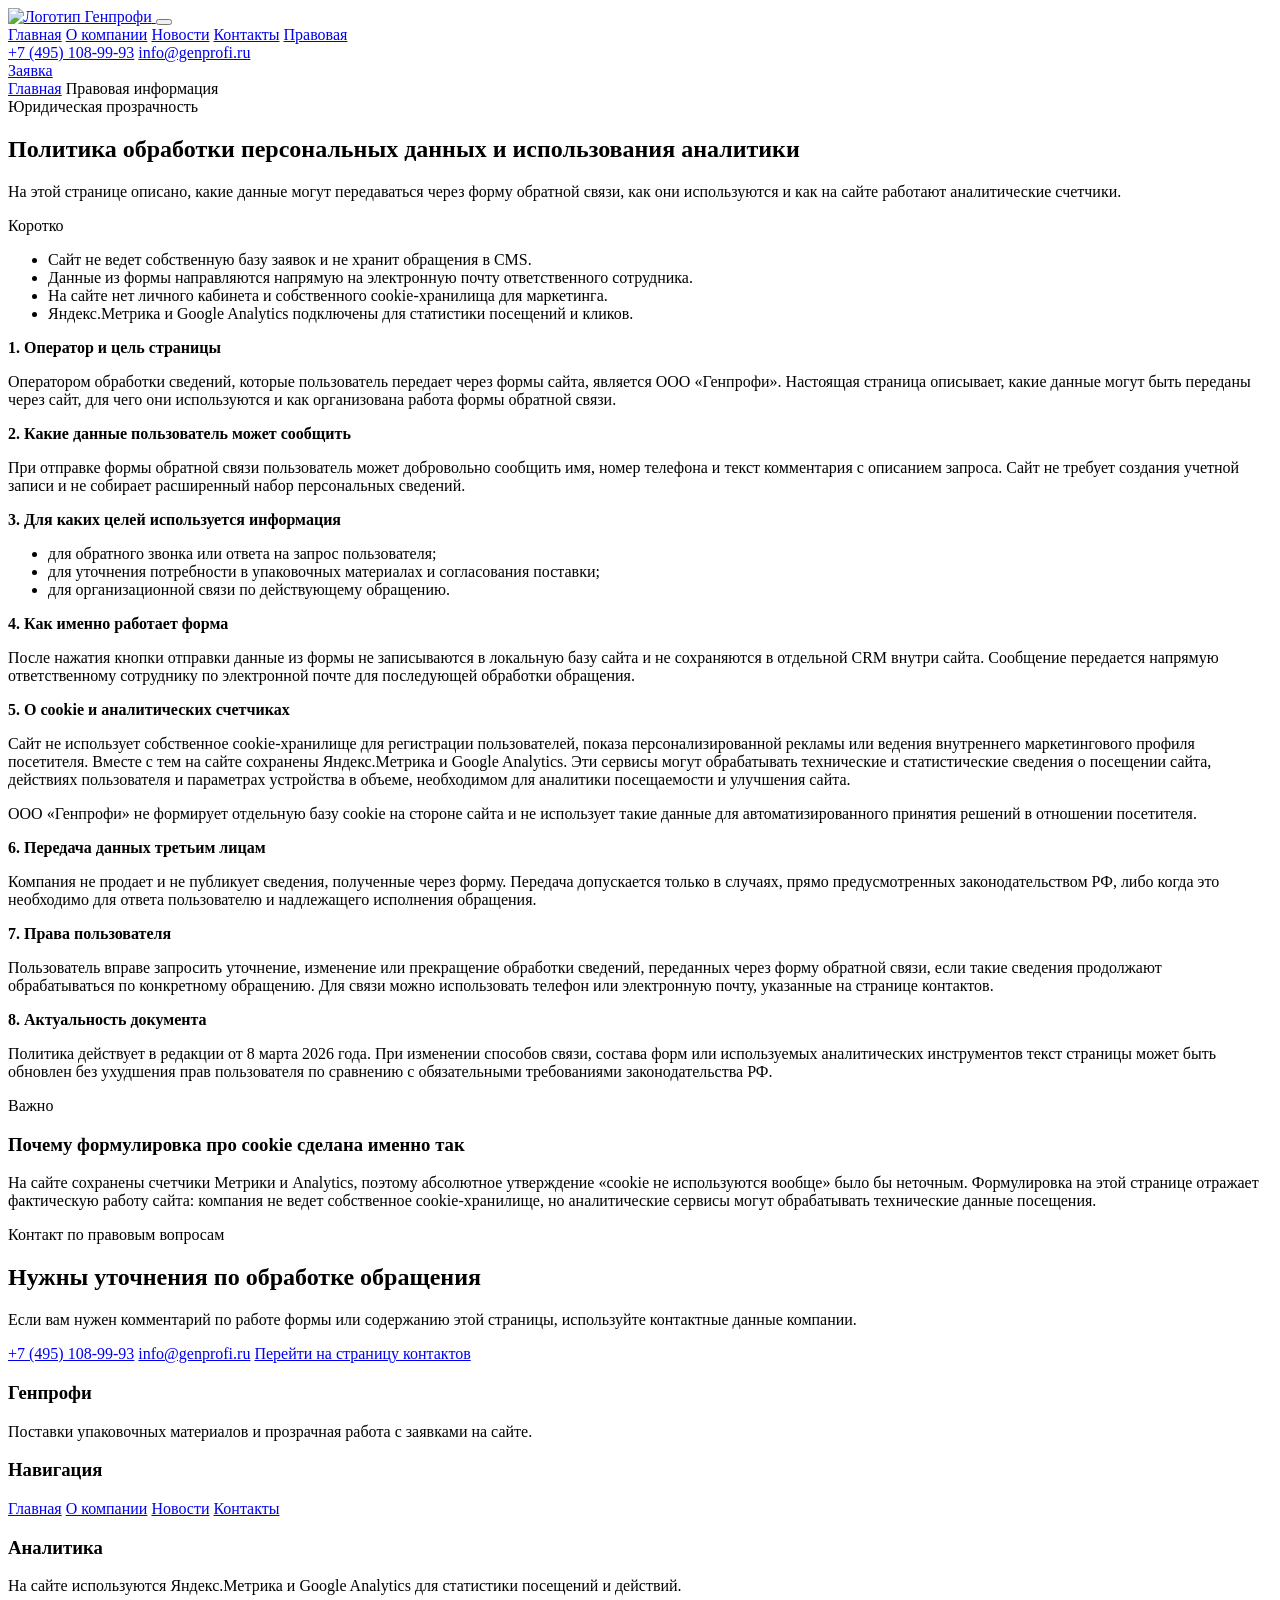
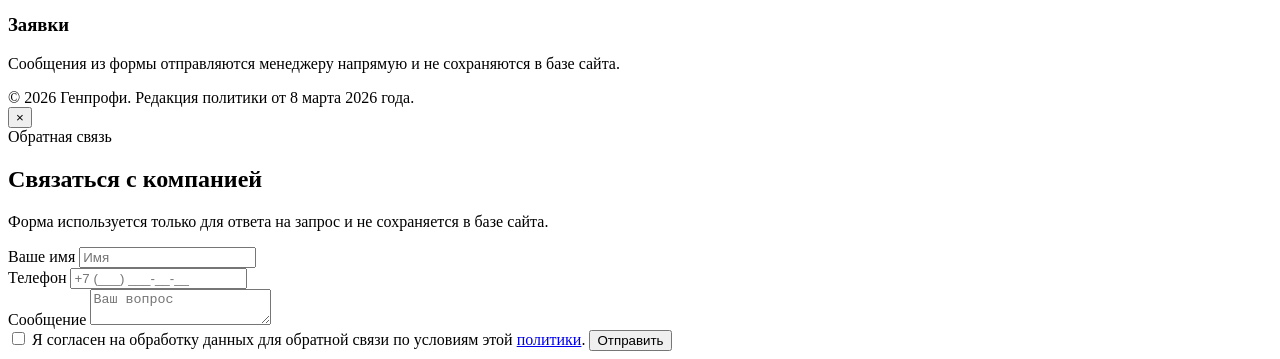
==== agreement.html @ 86baa0a2 "main html" ====
<!DOCTYPE html>
<html lang="ru">
  <head>
    <meta charset="UTF-8" />
    <meta name="viewport" content="width=device-width, initial-scale=1.0" />
    <meta http-equiv="X-UA-Compatible" content="ie=edge" />
    <meta
      name="description"
      content="Политика обработки персональных данных ООО «Генпрофи»: какие данные запрашиваются через форму, как они используются, почему заявки не сохраняются в базе сайта и как работают счетчики аналитики."
    />
    <meta name="robots" content="index,follow" />
    <meta property="og:type" content="article" />
    <meta property="og:title" content="Политика обработки персональных данных Генпрофи" />
    <meta
      property="og:description"
      content="Юридически понятная страница о заявках, персональных данных, аналитике и работе сайта Генпрофи."
    />
    <meta property="og:url" content="https://genprofi.ru/agreement.html" />
    <link rel="canonical" href="https://genprofi.ru/agreement.html" />
    <title>Политика обработки персональных данных Генпрофи</title>
    <link rel="icon" href="img/favicon.png" type="image/png" />
    <link rel="preconnect" href="https://fonts.googleapis.com" />
    <link rel="preconnect" href="https://fonts.gstatic.com" crossorigin />
    <link
      rel="stylesheet"
      href="https://fonts.googleapis.com/css2?family=IBM+Plex+Sans:wght@400;500;600;700&family=Space+Grotesk:wght@500;700&display=swap"
    />
    <link rel="stylesheet" href="css/style.css" />

    <script type="application/ld+json">
      {
        "@context": "https://schema.org",
        "@type": "WebPage",
        "name": "Политика обработки персональных данных Генпрофи",
        "url": "https://genprofi.ru/agreement.html"
      }
    </script>

    <script type="text/javascript">
      (function (m, e, t, r, i, k, a) {
        m[i] =
          m[i] ||
          function () {
            (m[i].a = m[i].a || []).push(arguments);
          };
        m[i].l = 1 * new Date();
        (k = e.createElement(t)),
          (a = e.getElementsByTagName(t)[0]),
          (k.async = 1),
          (k.src = r),
          a.parentNode.insertBefore(k, a);
      })(window, document, 'script', 'https://mc.yandex.ru/metrika/tag.js', 'ym');

      ym(85038316, 'init', {
        clickmap: true,
        trackLinks: true,
        accurateTrackBounce: true,
      });
    </script>
    <noscript>
      <div>
        <img
          src="https://mc.yandex.ru/watch/85038316"
          style="position: absolute; left: -9999px"
          alt=""
        />
      </div>
    </noscript>

    <script async src="https://www.googletagmanager.com/gtag/js?id=UA-207694474-1"></script>
    <script>
      window.dataLayer = window.dataLayer || [];
      function gtag() {
        dataLayer.push(arguments);
      }
      gtag('js', new Date());
      gtag('config', 'UA-207694474-1', {
        anonymize_ip: true,
        allow_google_signals: false,
      });
    </script>
  </head>
  <body>
    <div class="site-shell">
      <header class="site-header">
        <div class="container header-row">
          <a class="brand" href="index.html" aria-label="Генпрофи">
            <img src="img/logo.svg" alt="Логотип Генпрофи" />
          </a>

          <button class="nav-toggle" type="button" data-nav-toggle aria-expanded="false" aria-label="Меню">
            <span></span>
          </button>

          <nav class="site-nav" data-nav>
            <a href="index.html">Главная</a>
            <a href="company.html">О компании</a>
            <a href="news.html">Новости</a>
            <a href="contact.html">Контакты</a>
            <a class="is-active" href="agreement.html">Правовая</a>
          </nav>

          <div class="header-contacts">
            <div class="header-contacts__items">
              <a href="tel:+74951089993">+7 (495) 108-99-93</a>
              <a href="mailto:info@genprofi.ru">info@genprofi.ru</a>
            </div>
            <a class="button button--primary button--sm" href="#lead-modal" data-open-modal>Заявка</a>
          </div>
        </div>
      </header>

      <main>
        <section class="page-hero">
          <div class="container company-grid">
            <div class="page-hero__panel panel">
              <div class="breadcrumb">
                <span><a href="index.html">Главная</a></span>
                <span>Правовая информация</span>
              </div>
              <span class="section-kicker">Юридическая прозрачность</span>
              <h1>Политика обработки персональных данных и использования аналитики</h1>
              <p class="lead">
                На этой странице описано, какие данные могут передаваться через форму обратной связи,
                как они используются и как на сайте работают аналитические счетчики.
              </p>
            </div>
            <div class="panel panel--dark">
              <span class="section-kicker">Коротко</span>
              <ul class="legal-list">
                <li>Сайт не ведет собственную базу заявок и не хранит обращения в CMS.</li>
                <li>Данные из формы направляются напрямую на электронную почту ответственного сотрудника.</li>
                <li>На сайте нет личного кабинета и собственного cookie-хранилища для маркетинга.</li>
                <li>Яндекс.Метрика и Google Analytics подключены для статистики посещений и кликов.</li>
              </ul>
            </div>
          </div>
        </section>

        <section class="section">
          <div class="container legal-layout">
            <article class="legal-card">
              <div class="legal-card__body">
                <strong>1. Оператор и цель страницы</strong>
                <p>
                  Оператором обработки сведений, которые пользователь передает через формы сайта, является
                  ООО «Генпрофи». Настоящая страница описывает, какие данные могут быть переданы через сайт,
                  для чего они используются и как организована работа формы обратной связи.
                </p>
              </div>
            </article>

            <article class="legal-card">
              <div class="legal-card__body">
                <strong>2. Какие данные пользователь может сообщить</strong>
                <p>
                  При отправке формы обратной связи пользователь может добровольно сообщить имя, номер
                  телефона и текст комментария с описанием запроса. Сайт не требует создания учетной записи
                  и не собирает расширенный набор персональных сведений.
                </p>
              </div>
            </article>

            <article class="legal-card">
              <div class="legal-card__body">
                <strong>3. Для каких целей используется информация</strong>
                <ul class="legal-list">
                  <li>для обратного звонка или ответа на запрос пользователя;</li>
                  <li>для уточнения потребности в упаковочных материалах и согласования поставки;</li>
                  <li>для организационной связи по действующему обращению.</li>
                </ul>
              </div>
            </article>

            <article class="legal-card">
              <div class="legal-card__body">
                <strong>4. Как именно работает форма</strong>
                <p>
                  После нажатия кнопки отправки данные из формы не записываются в локальную базу сайта и не
                  сохраняются в отдельной CRM внутри сайта. Сообщение передается напрямую ответственному
                  сотруднику по электронной почте для последующей обработки обращения.
                </p>
              </div>
            </article>

            <article class="legal-card">
              <div class="legal-card__body">
                <strong>5. О cookie и аналитических счетчиках</strong>
                <p>
                  Сайт не использует собственное cookie-хранилище для регистрации пользователей, показа
                  персонализированной рекламы или ведения внутреннего маркетингового профиля посетителя.
                  Вместе с тем на сайте сохранены Яндекс.Метрика и Google Analytics. Эти сервисы могут
                  обрабатывать технические и статистические сведения о посещении сайта, действиях пользователя
                  и параметрах устройства в объеме, необходимом для аналитики посещаемости и улучшения сайта.
                </p>
                <p>
                  ООО «Генпрофи» не формирует отдельную базу cookie на стороне сайта и не использует такие
                  данные для автоматизированного принятия решений в отношении посетителя.
                </p>
              </div>
            </article>

            <article class="legal-card">
              <div class="legal-card__body">
                <strong>6. Передача данных третьим лицам</strong>
                <p>
                  Компания не продает и не публикует сведения, полученные через форму. Передача допускается
                  только в случаях, прямо предусмотренных законодательством РФ, либо когда это необходимо для
                  ответа пользователю и надлежащего исполнения обращения.
                </p>
              </div>
            </article>

            <article class="legal-card">
              <div class="legal-card__body">
                <strong>7. Права пользователя</strong>
                <p>
                  Пользователь вправе запросить уточнение, изменение или прекращение обработки сведений,
                  переданных через форму обратной связи, если такие сведения продолжают обрабатываться по
                  конкретному обращению. Для связи можно использовать телефон или электронную почту,
                  указанные на странице контактов.
                </p>
              </div>
            </article>

            <article class="legal-card">
              <div class="legal-card__body">
                <strong>8. Актуальность документа</strong>
                <p>
                  Политика действует в редакции от 8 марта 2026 года. При изменении способов связи,
                  состава форм или используемых аналитических инструментов текст страницы может быть
                  обновлен без ухудшения прав пользователя по сравнению с обязательными требованиями
                  законодательства РФ.
                </p>
              </div>
            </article>
          </div>
        </section>

        <section class="section">
          <div class="container split-grid">
            <article class="panel panel--accent">
              <span class="section-kicker">Важно</span>
              <h3>Почему формулировка про cookie сделана именно так</h3>
              <p class="muted">
                На сайте сохранены счетчики Метрики и Analytics, поэтому абсолютное утверждение «cookie не
                используются вообще» было бы неточным. Формулировка на этой странице отражает фактическую
                работу сайта: компания не ведет собственное cookie-хранилище, но аналитические сервисы могут
                обрабатывать технические данные посещения.
              </p>
            </article>
            <article class="panel">
              <span class="section-kicker">Контакт по правовым вопросам</span>
              <h2>Нужны уточнения по обработке обращения</h2>
              <p class="lead">
                Если вам нужен комментарий по работе формы или содержанию этой страницы, используйте
                контактные данные компании.
              </p>
              <div class="footer-links spacer-top">
                <a href="tel:+74951089993">+7 (495) 108-99-93</a>
                <a href="mailto:info@genprofi.ru">info@genprofi.ru</a>
                <a href="contact.html">Перейти на страницу контактов</a>
              </div>
            </article>
          </div>
        </section>
      </main>

      <footer class="site-footer">
        <div class="container">
          <div class="footer-grid">
            <section class="footer-card">
              <h3>Генпрофи</h3>
              <p class="muted">Поставки упаковочных материалов и прозрачная работа с заявками на сайте.</p>
            </section>
            <section class="footer-card">
              <h3>Навигация</h3>
              <div class="footer-links">
                <a href="index.html">Главная</a>
                <a href="company.html">О компании</a>
                <a href="news.html">Новости</a>
                <a href="contact.html">Контакты</a>
              </div>
            </section>
            <section class="footer-card">
              <h3>Аналитика</h3>
              <p class="muted">На сайте используются Яндекс.Метрика и Google Analytics для статистики посещений и действий.</p>
            </section>
            <section class="footer-card">
              <h3>Заявки</h3>
              <p class="muted">Сообщения из формы отправляются менеджеру напрямую и не сохраняются в базе сайта.</p>
            </section>
          </div>

          <div class="footer-bottom">
            <span>© 2026 Генпрофи.</span>
            <span>Редакция политики от 8 марта 2026 года.</span>
          </div>
        </div>
      </footer>
    </div>

    <div class="modal" data-modal id="lead-modal" aria-hidden="true">
      <div class="modal__dialog" role="dialog" aria-modal="true" aria-labelledby="lead-modal-title">
        <button class="modal__close" type="button" data-close-modal aria-label="Закрыть">&times;</button>
        <div class="modal__content">
          <span class="section-kicker">Обратная связь</span>
          <h2 id="lead-modal-title">Связаться с компанией</h2>
          <p class="lead">Форма используется только для ответа на запрос и не сохраняется в базе сайта.</p>
          <form class="form-panel" data-lead-form>
            <input type="hidden" name="source" value="Правовая страница" />
            <div class="form-grid">
              <div class="field">
                <label for="agreement-name">Ваше имя</label>
                <input id="agreement-name" name="name" type="text" placeholder="Имя" required />
              </div>
              <div class="field">
                <label for="agreement-phone">Телефон</label>
                <input id="agreement-phone" name="phone" type="tel" placeholder="+7 (___) ___-__-__" required />
              </div>
            </div>
            <div class="field">
              <label for="agreement-message">Сообщение</label>
              <textarea id="agreement-message" name="message" placeholder="Ваш вопрос"></textarea>
            </div>
            <label class="checkbox">
              <input type="checkbox" required />
              <span>
                Я согласен на обработку данных для обратной связи по условиям этой
                <a href="agreement.html">политики</a>.
              </span>
            </label>
            <button class="button button--primary" type="submit">Отправить</button>
            <div class="form-status" data-form-status></div>
          </form>
        </div>
      </div>
    </div>

    <script src="js/main.js"></script>
  </body>
</html>
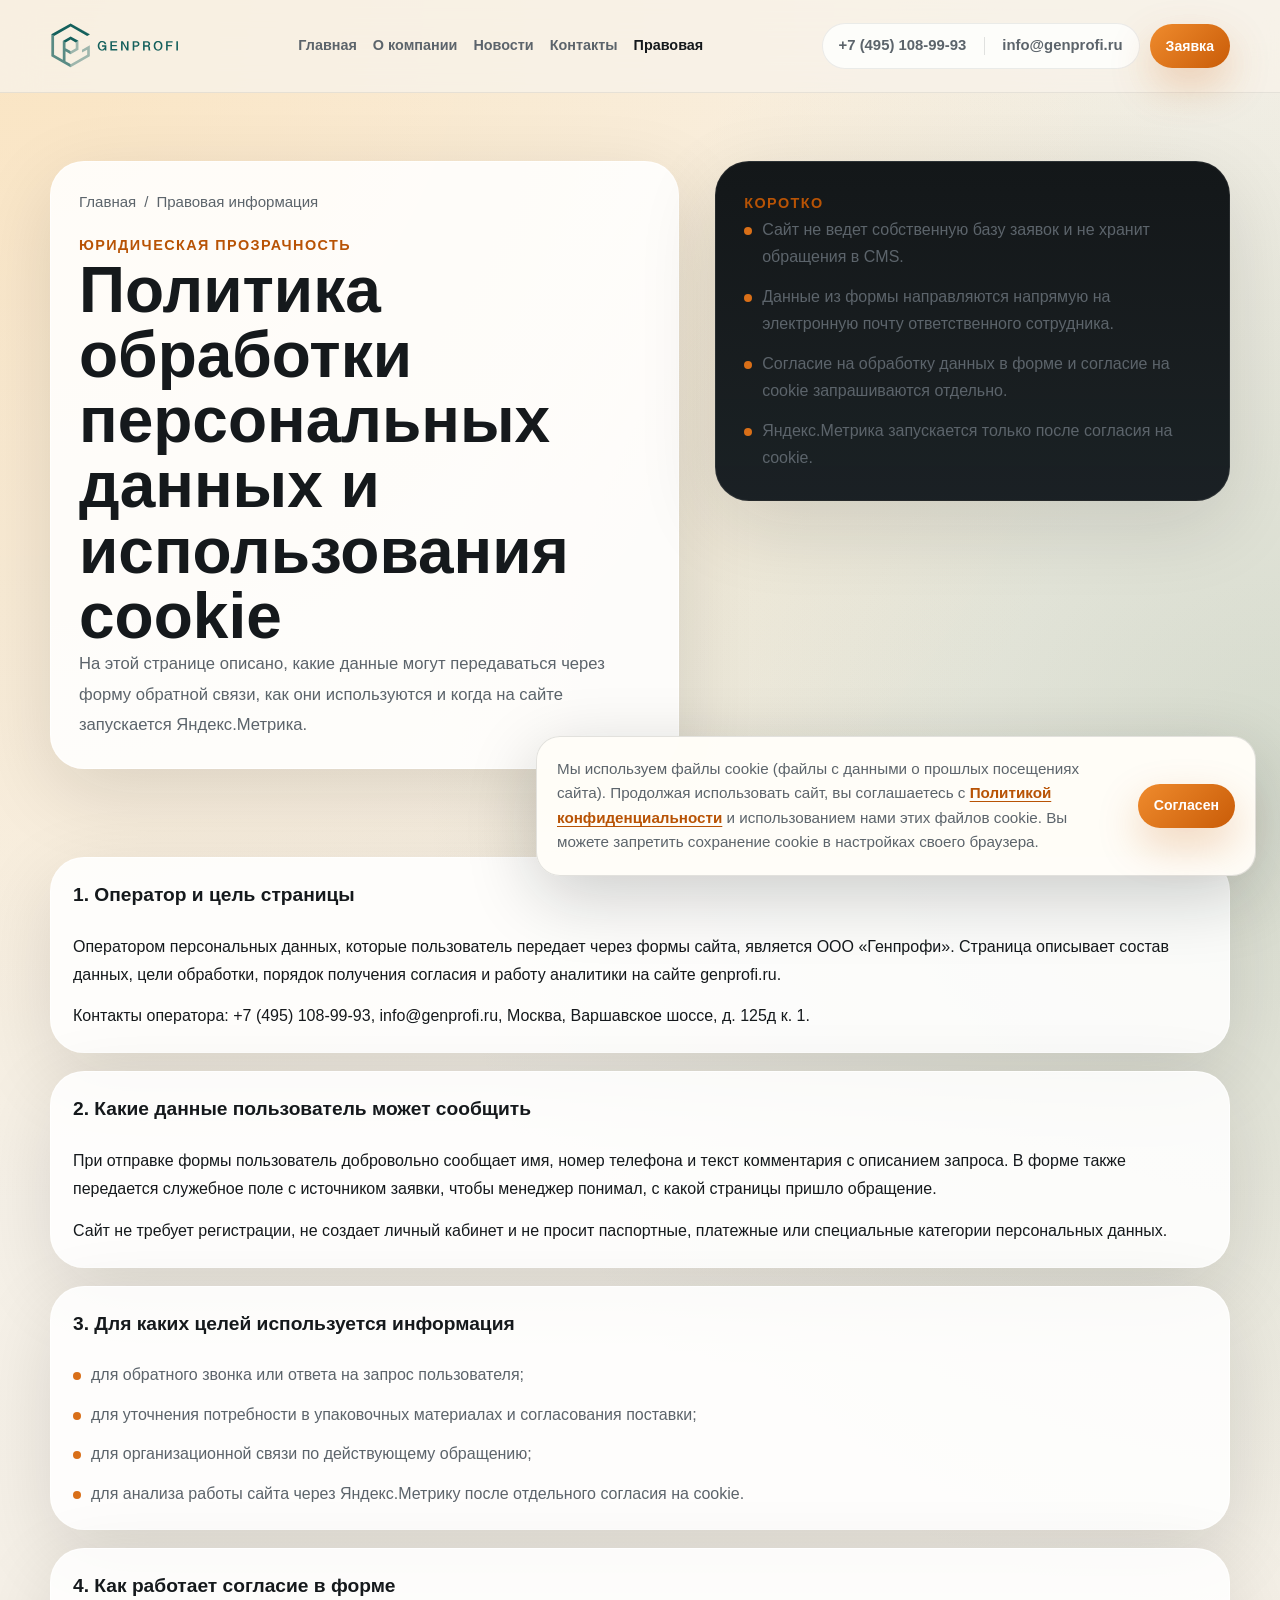
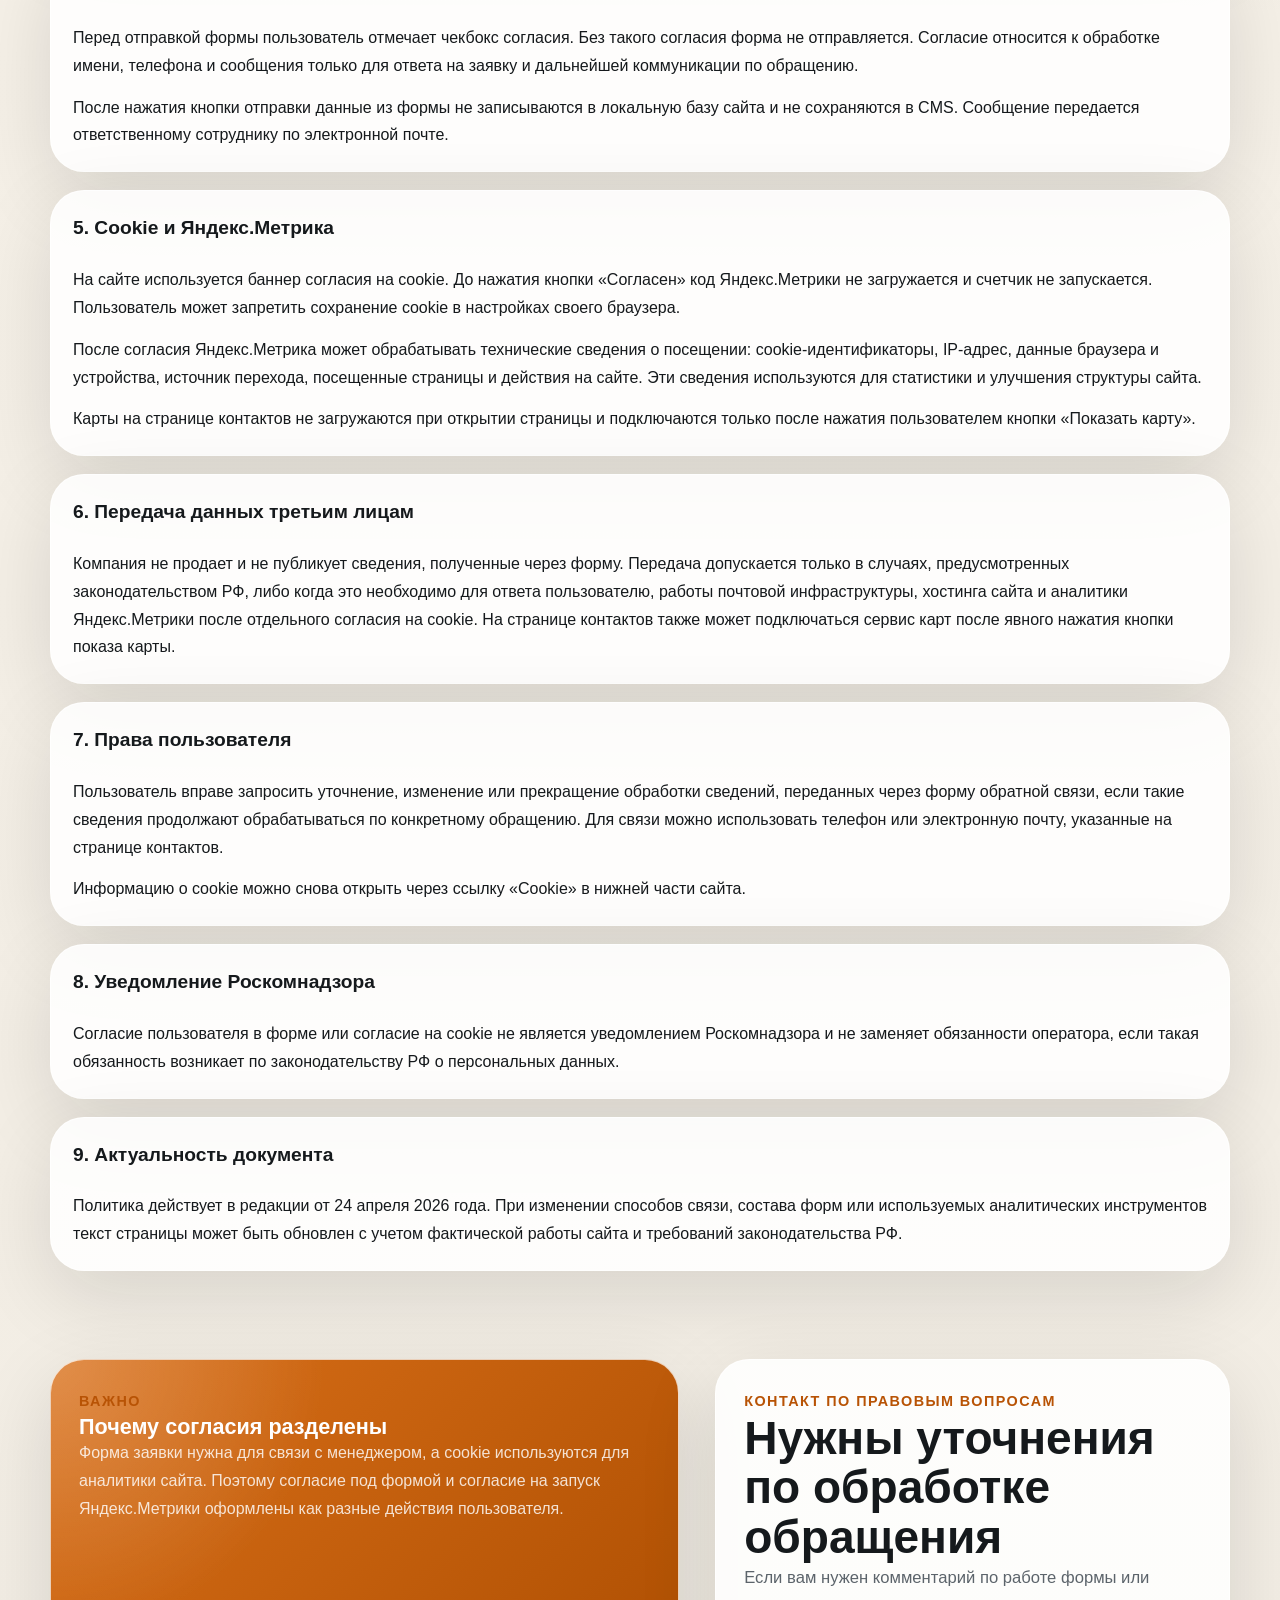
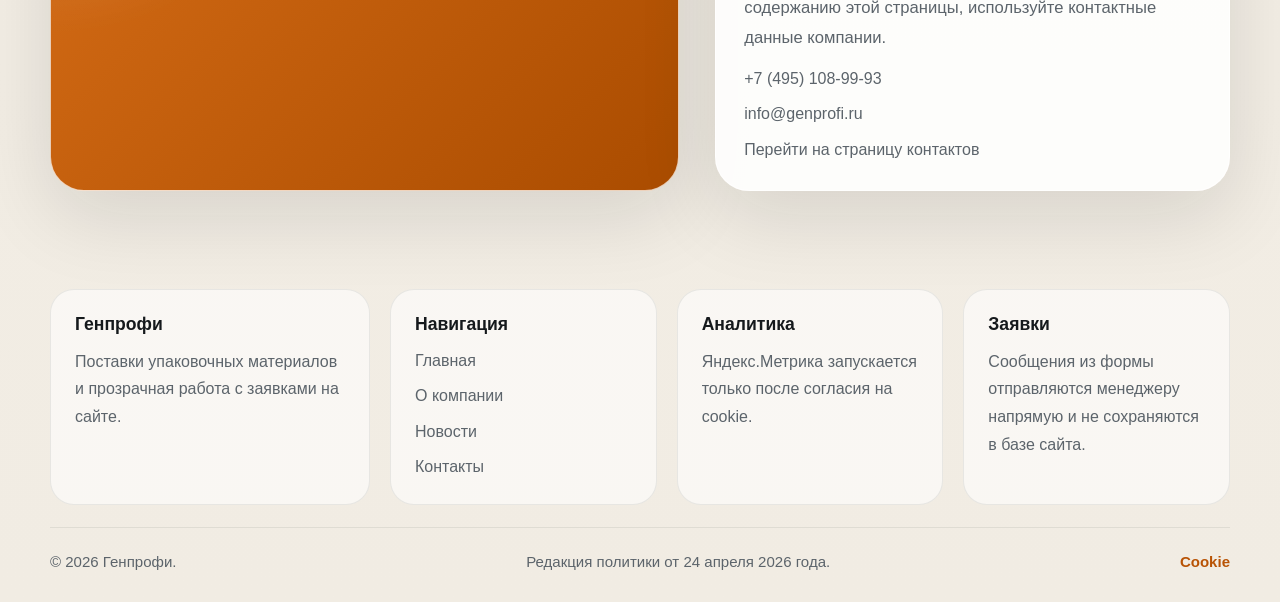
==== commit 8c1c9d88: "Правовые доработки" ====
--- a/agreement.html
+++ b/agreement.html
@@ -6,14 +6,14 @@
     <meta http-equiv="X-UA-Compatible" content="ie=edge" />
     <meta
       name="description"
-      content="Политика обработки персональных данных ООО «Генпрофи»: какие данные запрашиваются через форму, как они используются, почему заявки не сохраняются в базе сайта и как работают счетчики аналитики."
+      content="Политика обработки персональных данных ООО «Генпрофи»: формы заявки, согласие пользователя, cookie и запуск Яндекс.Метрики только после согласия."
     />
     <meta name="robots" content="index,follow" />
     <meta property="og:type" content="article" />
     <meta property="og:title" content="Политика обработки персональных данных Генпрофи" />
     <meta
       property="og:description"
-      content="Юридически понятная страница о заявках, персональных данных, аналитике и работе сайта Генпрофи."
+      content="Как Генпрофи обрабатывает заявки, получает согласие пользователя и использует Яндекс.Метрику после согласия на cookie."
     />
     <meta property="og:url" content="https://genprofi.ru/agreement.html" />
     <link rel="canonical" href="https://genprofi.ru/agreement.html" />
@@ -35,57 +35,13 @@
         "url": "https://genprofi.ru/agreement.html"
       }
     </script>
-
-    <script type="text/javascript">
-      (function (m, e, t, r, i, k, a) {
-        m[i] =
-          m[i] ||
-          function () {
-            (m[i].a = m[i].a || []).push(arguments);
-          };
-        m[i].l = 1 * new Date();
-        (k = e.createElement(t)),
-          (a = e.getElementsByTagName(t)[0]),
-          (k.async = 1),
-          (k.src = r),
-          a.parentNode.insertBefore(k, a);
-      })(window, document, 'script', 'https://mc.yandex.ru/metrika/tag.js', 'ym');
-
-      ym(85038316, 'init', {
-        clickmap: true,
-        trackLinks: true,
-        accurateTrackBounce: true,
-      });
-    </script>
-    <noscript>
-      <div>
-        <img
-          src="https://mc.yandex.ru/watch/85038316"
-          style="position: absolute; left: -9999px"
-          alt=""
-        />
-      </div>
-    </noscript>
-
-    <script async src="https://www.googletagmanager.com/gtag/js?id=UA-207694474-1"></script>
-    <script>
-      window.dataLayer = window.dataLayer || [];
-      function gtag() {
-        dataLayer.push(arguments);
-      }
-      gtag('js', new Date());
-      gtag('config', 'UA-207694474-1', {
-        anonymize_ip: true,
-        allow_google_signals: false,
-      });
-    </script>
   </head>
   <body>
     <div class="site-shell">
       <header class="site-header">
         <div class="container header-row">
           <a class="brand" href="index.html" aria-label="Генпрофи">
-            <img src="img/logo.svg" alt="Логотип Генпрофи" />
+            <img decoding="async" src="img/logo.svg" alt="Логотип Генпрофи" />
           </a>
 
           <button class="nav-toggle" type="button" data-nav-toggle aria-expanded="false" aria-label="Меню">
@@ -119,10 +75,10 @@
                 <span>Правовая информация</span>
               </div>
               <span class="section-kicker">Юридическая прозрачность</span>
-              <h1>Политика обработки персональных данных и использования аналитики</h1>
+              <h1>Политика обработки персональных данных и использования cookie</h1>
               <p class="lead">
                 На этой странице описано, какие данные могут передаваться через форму обратной связи,
-                как они используются и как на сайте работают аналитические счетчики.
+                как они используются и когда на сайте запускается Яндекс.Метрика.
               </p>
             </div>
             <div class="panel panel--dark">
@@ -130,8 +86,8 @@
               <ul class="legal-list">
                 <li>Сайт не ведет собственную базу заявок и не хранит обращения в CMS.</li>
                 <li>Данные из формы направляются напрямую на электронную почту ответственного сотрудника.</li>
-                <li>На сайте нет личного кабинета и собственного cookie-хранилища для маркетинга.</li>
-                <li>Яндекс.Метрика и Google Analytics подключены для статистики посещений и кликов.</li>
+                <li>Согласие на обработку данных в форме и согласие на cookie запрашиваются отдельно.</li>
+                <li>Яндекс.Метрика запускается только после согласия на cookie.</li>
               </ul>
             </div>
           </div>
@@ -143,9 +99,13 @@
               <div class="legal-card__body">
                 <strong>1. Оператор и цель страницы</strong>
                 <p>
-                  Оператором обработки сведений, которые пользователь передает через формы сайта, является
-                  ООО «Генпрофи». Настоящая страница описывает, какие данные могут быть переданы через сайт,
-                  для чего они используются и как организована работа формы обратной связи.
+                  Оператором персональных данных, которые пользователь передает через формы сайта,
+                  является ООО «Генпрофи». Страница описывает состав данных, цели обработки, порядок
+                  получения согласия и работу аналитики на сайте genprofi.ru.
+                </p>
+                <p>
+                  Контакты оператора: +7 (495) 108-99-93, info@genprofi.ru, Москва, Варшавское шоссе,
+                  д. 125д к. 1.
                 </p>
               </div>
             </article>
@@ -154,9 +114,13 @@
               <div class="legal-card__body">
                 <strong>2. Какие данные пользователь может сообщить</strong>
                 <p>
-                  При отправке формы обратной связи пользователь может добровольно сообщить имя, номер
-                  телефона и текст комментария с описанием запроса. Сайт не требует создания учетной записи
-                  и не собирает расширенный набор персональных сведений.
+                  При отправке формы пользователь добровольно сообщает имя, номер телефона и текст
+                  комментария с описанием запроса. В форме также передается служебное поле с источником
+                  заявки, чтобы менеджер понимал, с какой страницы пришло обращение.
+                </p>
+                <p>
+                  Сайт не требует регистрации, не создает личный кабинет и не просит паспортные,
+                  платежные или специальные категории персональных данных.
                 </p>
               </div>
             </article>
@@ -167,35 +131,44 @@
                 <ul class="legal-list">
                   <li>для обратного звонка или ответа на запрос пользователя;</li>
                   <li>для уточнения потребности в упаковочных материалах и согласования поставки;</li>
-                  <li>для организационной связи по действующему обращению.</li>
+                  <li>для организационной связи по действующему обращению;</li>
+                  <li>для анализа работы сайта через Яндекс.Метрику после отдельного согласия на cookie.</li>
                 </ul>
               </div>
             </article>
 
             <article class="legal-card">
               <div class="legal-card__body">
-                <strong>4. Как именно работает форма</strong>
-                <p>
-                  После нажатия кнопки отправки данные из формы не записываются в локальную базу сайта и не
-                  сохраняются в отдельной CRM внутри сайта. Сообщение передается напрямую ответственному
-                  сотруднику по электронной почте для последующей обработки обращения.
-                </p>
-              </div>
-            </article>
-
-            <article class="legal-card">
-              <div class="legal-card__body">
-                <strong>5. О cookie и аналитических счетчиках</strong>
-                <p>
-                  Сайт не использует собственное cookie-хранилище для регистрации пользователей, показа
-                  персонализированной рекламы или ведения внутреннего маркетингового профиля посетителя.
-                  Вместе с тем на сайте сохранены Яндекс.Метрика и Google Analytics. Эти сервисы могут
-                  обрабатывать технические и статистические сведения о посещении сайта, действиях пользователя
-                  и параметрах устройства в объеме, необходимом для аналитики посещаемости и улучшения сайта.
-                </p>
-                <p>
-                  ООО «Генпрофи» не формирует отдельную базу cookie на стороне сайта и не использует такие
-                  данные для автоматизированного принятия решений в отношении посетителя.
+                <strong>4. Как работает согласие в форме</strong>
+                <p>
+                  Перед отправкой формы пользователь отмечает чекбокс согласия. Без такого согласия форма
+                  не отправляется. Согласие относится к обработке имени, телефона и сообщения только для
+                  ответа на заявку и дальнейшей коммуникации по обращению.
+                </p>
+                <p>
+                  После нажатия кнопки отправки данные из формы не записываются в локальную базу сайта и
+                  не сохраняются в CMS. Сообщение передается ответственному сотруднику по электронной почте.
+                </p>
+              </div>
+            </article>
+
+            <article class="legal-card" id="cookies">
+              <div class="legal-card__body">
+                <strong>5. Cookie и Яндекс.Метрика</strong>
+                <p>
+                  На сайте используется баннер согласия на cookie. До нажатия кнопки «Согласен» код
+                  Яндекс.Метрики не загружается и счетчик не запускается. Пользователь может запретить
+                  сохранение cookie в настройках своего браузера.
+                </p>
+                <p>
+                  После согласия Яндекс.Метрика может обрабатывать технические сведения о посещении:
+                  cookie-идентификаторы, IP-адрес, данные браузера и устройства, источник перехода,
+                  посещенные страницы и действия на сайте. Эти сведения используются для статистики и
+                  улучшения структуры сайта.
+                </p>
+                <p>
+                  Карты на странице контактов не загружаются при открытии страницы и подключаются только
+                  после нажатия пользователем кнопки «Показать карту».
                 </p>
               </div>
             </article>
@@ -205,8 +178,10 @@
                 <strong>6. Передача данных третьим лицам</strong>
                 <p>
                   Компания не продает и не публикует сведения, полученные через форму. Передача допускается
-                  только в случаях, прямо предусмотренных законодательством РФ, либо когда это необходимо для
-                  ответа пользователю и надлежащего исполнения обращения.
+                  только в случаях, предусмотренных законодательством РФ, либо когда это необходимо для
+                  ответа пользователю, работы почтовой инфраструктуры, хостинга сайта и аналитики
+                  Яндекс.Метрики после отдельного согласия на cookie. На странице контактов также может
+                  подключаться сервис карт после явного нажатия кнопки показа карты.
                 </p>
               </div>
             </article>
@@ -220,17 +195,30 @@
                   конкретному обращению. Для связи можно использовать телефон или электронную почту,
                   указанные на странице контактов.
                 </p>
-              </div>
-            </article>
-
-            <article class="legal-card">
-              <div class="legal-card__body">
-                <strong>8. Актуальность документа</strong>
-                <p>
-                  Политика действует в редакции от 8 марта 2026 года. При изменении способов связи,
+                <p>
+                  Информацию о cookie можно снова открыть через ссылку «Cookie» в нижней части сайта.
+                </p>
+              </div>
+            </article>
+
+            <article class="legal-card">
+              <div class="legal-card__body">
+                <strong>8. Уведомление Роскомнадзора</strong>
+                <p>
+                  Согласие пользователя в форме или согласие на cookie не является уведомлением
+                  Роскомнадзора и не заменяет обязанности оператора, если такая обязанность возникает
+                  по законодательству РФ о персональных данных.
+                </p>
+              </div>
+            </article>
+
+            <article class="legal-card">
+              <div class="legal-card__body">
+                <strong>9. Актуальность документа</strong>
+                <p>
+                  Политика действует в редакции от 24 апреля 2026 года. При изменении способов связи,
                   состава форм или используемых аналитических инструментов текст страницы может быть
-                  обновлен без ухудшения прав пользователя по сравнению с обязательными требованиями
-                  законодательства РФ.
+                  обновлен с учетом фактической работы сайта и требований законодательства РФ.
                 </p>
               </div>
             </article>
@@ -241,12 +229,11 @@
           <div class="container split-grid">
             <article class="panel panel--accent">
               <span class="section-kicker">Важно</span>
-              <h3>Почему формулировка про cookie сделана именно так</h3>
+              <h3>Почему согласия разделены</h3>
               <p class="muted">
-                На сайте сохранены счетчики Метрики и Analytics, поэтому абсолютное утверждение «cookie не
-                используются вообще» было бы неточным. Формулировка на этой странице отражает фактическую
-                работу сайта: компания не ведет собственное cookie-хранилище, но аналитические сервисы могут
-                обрабатывать технические данные посещения.
+                Форма заявки нужна для связи с менеджером, а cookie используются для аналитики сайта.
+                Поэтому согласие под формой и согласие на запуск Яндекс.Метрики оформлены как разные
+                действия пользователя.
               </p>
             </article>
             <article class="panel">
@@ -284,7 +271,7 @@
             </section>
             <section class="footer-card">
               <h3>Аналитика</h3>
-              <p class="muted">На сайте используются Яндекс.Метрика и Google Analytics для статистики посещений и действий.</p>
+              <p class="muted">Яндекс.Метрика запускается только после согласия на cookie.</p>
             </section>
             <section class="footer-card">
               <h3>Заявки</h3>
@@ -294,7 +281,7 @@
 
           <div class="footer-bottom">
             <span>© 2026 Генпрофи.</span>
-            <span>Редакция политики от 8 марта 2026 года.</span>
+            <span>Редакция политики от 24 апреля 2026 года.</span>
           </div>
         </div>
       </footer>
@@ -324,10 +311,11 @@
               <textarea id="agreement-message" name="message" placeholder="Ваш вопрос"></textarea>
             </div>
             <label class="checkbox">
-              <input type="checkbox" required />
+              <input type="checkbox" name="personal_data_consent" value="accepted" required />
               <span>
-                Я согласен на обработку данных для обратной связи по условиям этой
-                <a href="agreement.html">политики</a>.
+                Я даю согласие ООО «Генпрофи» на обработку имени, телефона и сообщения для ответа
+                на заявку и ознакомлен с
+                <a href="agreement.html">политикой обработки персональных данных</a>.
               </span>
             </label>
             <button class="button button--primary" type="submit">Отправить</button>
--- a/css/style.css
+++ b/css/style.css
@@ -0,0 +1,1259 @@
+:root {
+  --bg: #f3efe7;
+  --surface: rgba(255, 255, 255, 0.86);
+  --surface-strong: #fffdf8;
+  --surface-dark: #15191c;
+  --text: #15191c;
+  --muted: #5c646b;
+  --line: rgba(21, 25, 28, 0.1);
+  --accent: #d96f18;
+  --accent-strong: #b85305;
+  --accent-soft: rgba(217, 111, 24, 0.14);
+  --success: #2f7b4f;
+  --shadow: 0 24px 80px rgba(16, 18, 20, 0.12);
+  --radius-xl: 34px;
+  --radius-lg: 24px;
+  --radius-md: 18px;
+  --radius-sm: 12px;
+  --container: min(1180px, calc(100vw - 32px));
+}
+
+*,
+*::before,
+*::after {
+  box-sizing: border-box;
+}
+
+html {
+  scroll-behavior: smooth;
+}
+
+body {
+  margin: 0;
+  color: var(--text);
+  background:
+    radial-gradient(circle at top left, rgba(255, 201, 120, 0.35), transparent 30%),
+    radial-gradient(circle at right 20%, rgba(96, 137, 109, 0.22), transparent 26%),
+    linear-gradient(180deg, #f8f3ea 0%, #f1ece3 100%);
+  font-family: "IBM Plex Sans", sans-serif;
+  line-height: 1.6;
+  min-width: 320px;
+}
+
+img {
+  display: block;
+  max-width: 100%;
+}
+
+a {
+  color: inherit;
+  text-decoration: none;
+}
+
+button,
+input,
+textarea {
+  font: inherit;
+}
+
+button {
+  border: 0;
+  background: none;
+  cursor: pointer;
+}
+
+input,
+textarea {
+  width: 100%;
+  border: 1px solid rgba(21, 25, 28, 0.14);
+  border-radius: var(--radius-sm);
+  background: rgba(255, 255, 255, 0.96);
+  color: var(--text);
+  padding: 14px 16px;
+  transition: border-color 0.2s ease, box-shadow 0.2s ease;
+}
+
+input:focus,
+textarea:focus {
+  outline: none;
+  border-color: rgba(217, 111, 24, 0.48);
+  box-shadow: 0 0 0 4px rgba(217, 111, 24, 0.1);
+}
+
+textarea {
+  min-height: 120px;
+  resize: vertical;
+}
+
+.sr-only {
+  position: absolute;
+  width: 1px;
+  height: 1px;
+  padding: 0;
+  margin: -1px;
+  overflow: hidden;
+  clip: rect(0, 0, 0, 0);
+  white-space: nowrap;
+  border: 0;
+}
+
+.container {
+  width: var(--container);
+  margin: 0 auto;
+}
+
+.site-shell {
+  position: relative;
+  overflow: clip;
+}
+
+.site-header {
+  position: sticky;
+  top: 0;
+  z-index: 40;
+  backdrop-filter: blur(18px);
+  background: rgba(248, 243, 234, 0.78);
+  border-bottom: 1px solid rgba(21, 25, 28, 0.08);
+}
+
+.header-row {
+  display: grid;
+  grid-template-columns: auto minmax(0, 1fr) auto;
+  align-items: center;
+  gap: 28px;
+  min-height: 92px;
+}
+
+.brand {
+  display: inline-flex;
+  align-items: center;
+  gap: 12px;
+  flex-shrink: 0;
+}
+
+.brand img {
+  width: 130px;
+  height: auto;
+}
+
+.brand-copy {
+  display: none;
+  flex-direction: column;
+  gap: 2px;
+}
+
+.brand-copy strong,
+.brand-copy span {
+  font-size: 0.8rem;
+}
+
+.brand-copy strong {
+  font-family: "Space Grotesk", sans-serif;
+  letter-spacing: 0.1em;
+  text-transform: uppercase;
+}
+
+.brand-copy span {
+  color: var(--muted);
+}
+
+.site-nav {
+  display: flex;
+  align-items: center;
+  justify-content: center;
+  flex-wrap: nowrap;
+  gap: 12px 16px;
+  min-width: 0;
+}
+
+.site-nav a {
+  font-size: 0.9rem;
+  font-weight: 600;
+  color: var(--muted);
+  transition: color 0.2s ease;
+  display: inline-flex;
+  align-items: center;
+  white-space: nowrap;
+}
+
+.site-nav a:hover,
+.site-nav a.is-active {
+  color: var(--text);
+}
+
+.header-contacts {
+  display: flex;
+  align-items: center;
+  justify-self: end;
+  gap: 10px;
+  flex-wrap: nowrap;
+}
+
+.header-contacts__items {
+  display: flex;
+  align-items: center;
+  gap: 18px;
+  padding: 10px 16px;
+  border-radius: 999px;
+  background: rgba(255, 255, 255, 0.78);
+  border: 1px solid rgba(21, 25, 28, 0.08);
+  font-size: 0.93rem;
+  font-weight: 600;
+  color: var(--muted);
+  white-space: nowrap;
+}
+
+.header-contacts__items a {
+  white-space: nowrap;
+}
+
+.header-contacts__items a + a {
+  position: relative;
+  padding-left: 18px;
+}
+
+.header-contacts__items a + a::before {
+  content: "";
+  position: absolute;
+  left: 0;
+  top: 50%;
+  width: 1px;
+  height: 18px;
+  background: rgba(21, 25, 28, 0.12);
+  transform: translateY(-50%);
+}
+
+.header-contacts__items a:hover {
+  color: var(--accent-strong);
+}
+
+.nav-toggle {
+  display: none;
+  width: 48px;
+  height: 48px;
+  align-items: center;
+  justify-content: center;
+  border-radius: 50%;
+  background: rgba(255, 255, 255, 0.88);
+  box-shadow: 0 8px 20px rgba(16, 18, 20, 0.08);
+}
+
+.nav-toggle span,
+.nav-toggle span::before,
+.nav-toggle span::after {
+  display: block;
+  width: 18px;
+  height: 2px;
+  background: var(--text);
+  border-radius: 999px;
+  position: relative;
+  transition: transform 0.2s ease, opacity 0.2s ease;
+}
+
+.nav-toggle span::before,
+.nav-toggle span::after {
+  content: "";
+  position: absolute;
+  left: 0;
+}
+
+.nav-toggle span::before {
+  top: -6px;
+}
+
+.nav-toggle span::after {
+  top: 6px;
+}
+
+.page-hero,
+.hero {
+  padding: 72px 0 44px;
+}
+
+.hero {
+  position: relative;
+}
+
+.hero-grid,
+.split-grid,
+.contact-grid,
+.company-grid {
+  display: grid;
+  grid-template-columns: 1.1fr 0.9fr;
+  gap: 36px;
+  align-items: center;
+}
+
+.eyebrow {
+  display: inline-flex;
+  align-items: center;
+  gap: 10px;
+  padding: 8px 14px;
+  border-radius: 999px;
+  background: rgba(255, 255, 255, 0.72);
+  border: 1px solid rgba(21, 25, 28, 0.08);
+  color: var(--muted);
+  font-size: 0.85rem;
+  font-weight: 600;
+  letter-spacing: 0.04em;
+  text-transform: uppercase;
+}
+
+.eyebrow::before {
+  content: "";
+  width: 9px;
+  height: 9px;
+  border-radius: 50%;
+  background: linear-gradient(135deg, #f59b3b, #d96f18);
+  box-shadow: 0 0 0 6px rgba(217, 111, 24, 0.12);
+}
+
+h1,
+h2,
+h3,
+h4 {
+  margin: 0;
+  font-family: "Space Grotesk", sans-serif;
+  line-height: 1.08;
+  letter-spacing: 0;
+}
+
+h1 {
+  font-size: clamp(2.8rem, 5vw, 4.9rem);
+  line-height: 1.02;
+  max-width: 13ch;
+}
+
+h2 {
+  font-size: clamp(1.95rem, 3.6vw, 3.1rem);
+  line-height: 1.08;
+}
+
+h3 {
+  font-size: 1.35rem;
+  line-height: 1.2;
+}
+
+p {
+  margin: 0;
+  line-height: 1.74;
+}
+
+.lead {
+  font-size: 1.04rem;
+  line-height: 1.82;
+  color: var(--muted);
+  max-width: 62ch;
+}
+
+.hero-copy {
+  display: flex;
+  flex-direction: column;
+  gap: 24px;
+}
+
+.hero-actions,
+.section-actions {
+  display: flex;
+  flex-wrap: wrap;
+  gap: 12px;
+}
+
+.button {
+  display: inline-flex;
+  align-items: center;
+  justify-content: center;
+  gap: 10px;
+  min-height: 52px;
+  padding: 0 22px;
+  border-radius: 999px;
+  font-weight: 700;
+  transition: transform 0.2s ease, box-shadow 0.2s ease, background 0.2s ease;
+}
+
+.button:hover {
+  transform: translateY(-1px);
+}
+
+.button--primary {
+  background: linear-gradient(135deg, #ef8b2d, #c95c08);
+  color: #fff;
+  box-shadow: 0 18px 42px rgba(201, 92, 8, 0.25);
+}
+
+.button--secondary {
+  background: rgba(255, 255, 255, 0.86);
+  color: var(--text);
+  border: 1px solid rgba(21, 25, 28, 0.08);
+}
+
+.button--sm {
+  min-height: 44px;
+  padding: 0 16px;
+  font-size: 0.88rem;
+}
+
+.hero-points,
+.badge-list,
+.feature-list,
+.legal-list,
+.timeline,
+.stat-list {
+  list-style: none;
+  margin: 0;
+  padding: 0;
+}
+
+.hero-points {
+  display: grid;
+  grid-template-columns: repeat(2, minmax(0, 1fr));
+  gap: 14px 18px;
+}
+
+.hero-points li,
+.feature-list li,
+.legal-list li,
+.timeline li {
+  position: relative;
+  padding-left: 18px;
+  line-height: 1.72;
+}
+
+.hero-points li::before,
+.feature-list li::before,
+.legal-list li::before,
+.timeline li::before {
+  content: "";
+  position: absolute;
+  left: 0;
+  top: 0.7em;
+  width: 8px;
+  height: 8px;
+  border-radius: 50%;
+  background: var(--accent);
+}
+
+.hero-visual {
+  position: relative;
+  min-height: 540px;
+}
+
+.hero-card,
+.panel,
+.stat-card,
+.product-card,
+.info-card,
+.article-card,
+.legal-card,
+.quote-card,
+.contact-card,
+.news-block,
+.map-card {
+  border-radius: var(--radius-xl);
+  background: var(--surface);
+  border: 1px solid rgba(255, 255, 255, 0.72);
+  box-shadow: var(--shadow);
+}
+
+.hero-card {
+  overflow: hidden;
+  position: absolute;
+}
+
+.hero-card img {
+  width: 100%;
+  height: 100%;
+  object-fit: cover;
+}
+
+.hero-card--main {
+  inset: 0 10% 12% 0;
+}
+
+.hero-card--accent {
+  width: 240px;
+  height: 280px;
+  right: 0;
+  top: 8%;
+}
+
+.hero-card--mini {
+  width: 290px;
+  height: auto;
+  left: 8%;
+  bottom: 0;
+  padding: 20px;
+  background: rgba(21, 25, 28, 0.88);
+  color: #fff;
+}
+
+.hero-card--mini strong {
+  display: block;
+  font-family: "Space Grotesk", sans-serif;
+  font-size: 2.4rem;
+  line-height: 1;
+}
+
+.hero-card--mini span {
+  color: rgba(255, 255, 255, 0.76);
+}
+
+.section {
+  padding: 44px 0;
+}
+
+.section-intro {
+  display: flex;
+  flex-direction: column;
+  gap: 16px;
+  margin-bottom: 32px;
+  max-width: 860px;
+}
+
+.section-kicker {
+  display: inline-block;
+  font-size: 0.9rem;
+  text-transform: uppercase;
+  letter-spacing: 0.1em;
+  color: var(--accent-strong);
+  font-weight: 700;
+  white-space: nowrap;
+}
+
+.stats {
+  display: grid;
+  grid-template-columns: repeat(4, minmax(0, 1fr));
+  gap: 14px;
+}
+
+.stat-card {
+  padding: 24px;
+}
+
+.stat-card strong {
+  display: block;
+  font-family: "Space Grotesk", sans-serif;
+  font-size: clamp(1.9rem, 3vw, 2.7rem);
+  line-height: 1;
+}
+
+.stat-card span {
+  display: block;
+  margin-top: 10px;
+  color: var(--muted);
+}
+
+.product-grid,
+.card-grid,
+.article-grid,
+.contact-list,
+.news-grid {
+  display: grid;
+  gap: 18px;
+}
+
+.product-grid {
+  grid-template-columns: repeat(4, minmax(0, 1fr));
+}
+
+.card-grid {
+  grid-template-columns: repeat(3, minmax(0, 1fr));
+}
+
+.article-grid,
+.news-grid {
+  grid-template-columns: repeat(3, minmax(0, 1fr));
+}
+
+.contact-list {
+  grid-template-columns: repeat(2, minmax(0, 1fr));
+}
+
+.product-card,
+.info-card,
+.article-card,
+.contact-card,
+.news-block,
+.legal-card {
+  overflow: hidden;
+}
+
+.product-card img,
+.article-card img,
+.news-block img {
+  aspect-ratio: 4 / 3;
+  object-fit: cover;
+  width: 100%;
+}
+
+.product-card__body,
+.info-card__body,
+.article-card__body,
+.contact-card__body,
+.news-block__body,
+.legal-card__body {
+  padding: 22px;
+}
+
+.product-card__body,
+.article-card__body,
+.news-block__body,
+.info-card__body {
+  display: flex;
+  flex-direction: column;
+  gap: 14px;
+}
+
+.tag-row {
+  display: flex;
+  flex-wrap: wrap;
+  gap: 10px;
+}
+
+.tag {
+  display: inline-flex;
+  align-items: center;
+  min-height: 32px;
+  padding: 0 12px;
+  border-radius: 999px;
+  background: var(--accent-soft);
+  color: var(--accent-strong);
+  font-size: 0.86rem;
+  font-weight: 700;
+}
+
+.feature-list,
+.legal-list,
+.timeline {
+  display: grid;
+  gap: 12px;
+  color: var(--muted);
+}
+
+.split-grid {
+  align-items: stretch;
+}
+
+.panel {
+  padding: 28px;
+}
+
+.panel--dark {
+  background:
+    linear-gradient(180deg, rgba(19, 23, 25, 0.96), rgba(27, 33, 36, 0.98)),
+    #15191c;
+  color: #fff;
+  border-color: rgba(255, 255, 255, 0.08);
+}
+
+.panel--dark .lead,
+.panel--dark .feature-list,
+.panel--dark .timeline,
+.panel--dark .muted {
+  color: rgba(255, 255, 255, 0.74);
+}
+
+.panel--accent {
+  background:
+    radial-gradient(circle at top left, rgba(255, 255, 255, 0.22), transparent 36%),
+    linear-gradient(135deg, #d96f18, #aa4c00);
+  color: #fff;
+}
+
+.panel--accent .lead,
+.panel--accent .muted {
+  color: rgba(255, 255, 255, 0.82);
+}
+
+.panel--accent .field label,
+.panel--accent .checkbox,
+.panel--dark .field label,
+.panel--dark .checkbox {
+  color: rgba(255, 255, 255, 0.86);
+}
+
+.panel-stack {
+  display: grid;
+  gap: 18px;
+}
+
+.quote-card {
+  padding: 28px;
+  background: rgba(255, 250, 242, 0.88);
+}
+
+.quote-card strong {
+  display: block;
+  margin-bottom: 12px;
+  font-family: "Space Grotesk", sans-serif;
+  font-size: 1.3rem;
+}
+
+.company-grid,
+.contact-grid {
+  align-items: start;
+}
+
+.page-hero {
+  padding-top: 68px;
+}
+
+.page-hero__panel {
+  padding: 28px;
+}
+
+.breadcrumb {
+  display: flex;
+  flex-wrap: wrap;
+  gap: 8px;
+  font-size: 0.94rem;
+  color: var(--muted);
+  margin-bottom: 18px;
+}
+
+.breadcrumb span::after {
+  content: "/";
+  margin-left: 8px;
+}
+
+.breadcrumb span,
+.breadcrumb a {
+  white-space: nowrap;
+}
+
+.breadcrumb span:last-child::after {
+  display: none;
+}
+
+.media-card {
+  overflow: hidden;
+  border-radius: var(--radius-xl);
+  box-shadow: var(--shadow);
+}
+
+.media-card img {
+  aspect-ratio: 4 / 3.5;
+  object-fit: cover;
+  width: 100%;
+}
+
+.contact-card__body strong,
+.legal-card__body strong {
+  display: block;
+  margin-bottom: 8px;
+  font-family: "Space Grotesk", sans-serif;
+  font-size: 1.2rem;
+}
+
+.map-card {
+  overflow: hidden;
+}
+
+.map-card iframe,
+.map-card script {
+  display: block;
+  width: 100%;
+}
+
+.map-card--placeholder {
+  display: grid;
+  min-height: 425px;
+  place-items: center;
+  background:
+    linear-gradient(rgba(255, 253, 248, 0.86), rgba(255, 253, 248, 0.86)),
+    repeating-linear-gradient(45deg, rgba(21, 25, 28, 0.06) 0 1px, transparent 1px 16px);
+}
+
+.map-card__content {
+  display: grid;
+  gap: 14px;
+  width: min(100% - 40px, 360px);
+  text-align: center;
+  justify-items: center;
+}
+
+.faq {
+  display: grid;
+  gap: 14px;
+}
+
+.faq details {
+  padding: 18px 20px;
+  border-radius: var(--radius-md);
+  background: rgba(255, 255, 255, 0.72);
+  border: 1px solid rgba(21, 25, 28, 0.08);
+}
+
+.faq summary {
+  font-weight: 700;
+  cursor: pointer;
+  font-family: "Space Grotesk", sans-serif;
+}
+
+.faq p {
+  margin-top: 10px;
+  color: var(--muted);
+}
+
+.form-panel {
+  display: grid;
+  gap: 16px;
+}
+
+.form-grid {
+  display: grid;
+  grid-template-columns: repeat(2, minmax(0, 1fr));
+  gap: 14px;
+}
+
+.field {
+  display: grid;
+  gap: 8px;
+}
+
+.field label,
+.checkbox {
+  font-size: 0.94rem;
+  color: var(--muted);
+}
+
+.checkbox {
+  display: flex;
+  align-items: start;
+  gap: 10px;
+}
+
+.checkbox input {
+  width: 18px;
+  height: 18px;
+  margin-top: 2px;
+}
+
+.form-status {
+  min-height: 24px;
+  font-size: 0.94rem;
+  font-weight: 600;
+}
+
+.form-status.is-success {
+  color: var(--success);
+}
+
+.form-status.is-error {
+  color: #a33d2d;
+}
+
+.cta-band {
+  position: relative;
+}
+
+.cta-band .panel {
+  display: grid;
+  grid-template-columns: 1fr auto;
+  gap: 20px;
+  align-items: center;
+}
+
+.legal-layout {
+  display: grid;
+  gap: 18px;
+}
+
+.legal-card__body {
+  display: grid;
+  gap: 14px;
+}
+
+.article-layout {
+  display: grid;
+  grid-template-columns: minmax(0, 1fr) 320px;
+  gap: 22px;
+  align-items: start;
+}
+
+.article-content,
+.article-sidebar {
+  display: grid;
+  gap: 18px;
+}
+
+.article-content .panel,
+.article-sidebar .panel {
+  display: grid;
+  gap: 16px;
+}
+
+.article-content h2 {
+  font-size: clamp(1.5rem, 2.5vw, 2.3rem);
+}
+
+.article-content h3 {
+  font-size: 1.1rem;
+}
+
+.article-content p,
+.article-sidebar p,
+.article-content li,
+.article-sidebar li {
+  color: var(--muted);
+}
+
+.article-content ul,
+.article-sidebar ul {
+  margin: 0;
+  padding-left: 20px;
+}
+
+.site-footer {
+  padding: 54px 0 28px;
+}
+
+.footer-grid {
+  display: grid;
+  grid-template-columns: 1.2fr 1fr 1fr 1fr;
+  gap: 20px;
+}
+
+.footer-card {
+  padding: 24px;
+  border-radius: var(--radius-lg);
+  background: rgba(255, 255, 255, 0.58);
+  border: 1px solid rgba(21, 25, 28, 0.08);
+}
+
+.footer-card h3 {
+  margin-bottom: 12px;
+  font-size: 1.1rem;
+}
+
+.footer-links {
+  display: grid;
+  gap: 10px;
+  color: var(--muted);
+}
+
+.footer-bottom {
+  display: flex;
+  flex-wrap: wrap;
+  justify-content: space-between;
+  gap: 12px;
+  padding-top: 22px;
+  margin-top: 22px;
+  border-top: 1px solid rgba(21, 25, 28, 0.08);
+  color: var(--muted);
+  font-size: 0.94rem;
+}
+
+.footer-cookie-button {
+  padding: 0;
+  color: var(--accent-strong);
+  font-weight: 700;
+}
+
+.footer-cookie-button:hover {
+  text-decoration: underline;
+}
+
+.modal {
+  position: fixed;
+  inset: 0;
+  display: none;
+  align-items: center;
+  justify-content: center;
+  padding: 16px;
+  background: rgba(16, 18, 20, 0.58);
+  backdrop-filter: blur(12px);
+  z-index: 80;
+}
+
+.modal.is-open {
+  display: flex;
+}
+
+.modal__dialog {
+  width: min(100%, 580px);
+  padding: 28px;
+  border-radius: var(--radius-xl);
+  background: var(--surface-strong);
+  box-shadow: var(--shadow);
+  position: relative;
+}
+
+.modal__close {
+  position: absolute;
+  top: 16px;
+  right: 16px;
+  width: 38px;
+  height: 38px;
+  border-radius: 50%;
+  background: rgba(21, 25, 28, 0.06);
+  font-size: 1.4rem;
+  line-height: 1;
+}
+
+.modal__content {
+  display: grid;
+  gap: 16px;
+}
+
+.muted {
+  color: var(--muted);
+}
+
+.spacer-top {
+  margin-top: 12px;
+}
+
+.cookie-consent {
+  position: fixed;
+  right: 24px;
+  bottom: 24px;
+  z-index: 90;
+  display: grid;
+  grid-template-columns: minmax(0, 1fr) auto;
+  gap: 18px;
+  align-items: center;
+  width: min(720px, calc(100vw - 48px));
+  padding: 20px;
+  border: 1px solid rgba(21, 25, 28, 0.12);
+  border-radius: var(--radius-lg);
+  background: rgba(255, 253, 248, 0.98);
+  box-shadow: 0 20px 70px rgba(16, 18, 20, 0.2);
+}
+
+.cookie-consent__text {
+  display: grid;
+  gap: 6px;
+}
+
+.cookie-consent__text strong {
+  font-family: "Space Grotesk", sans-serif;
+  font-size: 1.08rem;
+}
+
+.cookie-consent__text p {
+  color: var(--muted);
+  font-size: 0.95rem;
+  line-height: 1.62;
+}
+
+.cookie-consent__text a {
+  color: var(--accent-strong);
+  font-weight: 700;
+  text-decoration: underline;
+  text-underline-offset: 3px;
+}
+
+.cookie-consent__actions {
+  display: flex;
+  flex-wrap: wrap;
+  gap: 10px;
+  justify-content: flex-end;
+}
+
+@media (max-width: 1240px) {
+  .header-contacts__items {
+    display: none;
+  }
+
+  .site-nav {
+    justify-content: flex-end;
+    gap: 10px 14px;
+  }
+}
+
+@media (max-width: 1100px) {
+  .header-row {
+    grid-template-columns: auto 1fr;
+  }
+
+  .header-contacts {
+    grid-column: 1 / -1;
+    justify-self: stretch;
+    justify-content: space-between;
+  }
+
+  .product-grid {
+    grid-template-columns: repeat(2, minmax(0, 1fr));
+  }
+
+  .card-grid,
+  .article-grid,
+  .news-grid,
+  .footer-grid,
+  .stats,
+  .contact-list {
+    grid-template-columns: repeat(2, minmax(0, 1fr));
+  }
+
+  .article-layout {
+    grid-template-columns: 1fr;
+  }
+}
+
+@media (max-width: 920px) {
+  .nav-toggle {
+    display: inline-flex;
+    order: 3;
+    margin-left: 0;
+  }
+
+  .header-row {
+    display: flex;
+    min-height: 74px;
+    gap: 10px;
+  }
+
+  .brand {
+    margin-right: auto;
+  }
+
+  .site-nav {
+    position: absolute;
+    top: calc(100% + 10px);
+    right: 16px;
+    left: auto;
+    width: min(340px, calc(100vw - 32px));
+    display: none;
+    flex-direction: column;
+    align-items: stretch;
+    padding: 18px;
+    border-radius: var(--radius-lg);
+    background: rgba(255, 253, 248, 0.98);
+    box-shadow: var(--shadow);
+    border: 1px solid rgba(21, 25, 28, 0.08);
+  }
+
+  .site-nav.is-open {
+    display: flex;
+  }
+
+  .hero-grid,
+  .split-grid,
+  .contact-grid,
+  .company-grid,
+  .cta-band .panel {
+    grid-template-columns: 1fr;
+  }
+
+  .hero-visual {
+    min-height: 470px;
+  }
+
+  .header-contacts {
+    order: 2;
+    justify-self: auto;
+    justify-content: flex-end;
+    gap: 8px;
+  }
+
+  .header-contacts .button,
+  .header-contacts .button--sm {
+    width: auto;
+    min-height: 42px;
+    padding: 0 14px;
+  }
+}
+
+@media (max-width: 720px) {
+  .hero,
+  .page-hero {
+    padding-top: 38px;
+  }
+
+  .hero-card--accent {
+    width: 180px;
+    height: 200px;
+  }
+
+  .hero-card--mini {
+    width: 210px;
+  }
+
+  .form-grid,
+  .stats,
+  .card-grid,
+  .article-grid,
+  .news-grid,
+  .contact-list,
+  .footer-grid,
+  .product-grid {
+    grid-template-columns: 1fr;
+  }
+
+  .hero-points {
+    grid-template-columns: 1fr;
+  }
+
+  .button,
+  .button--sm {
+    width: 100%;
+  }
+
+  .header-contacts .button,
+  .header-contacts .button--sm {
+    width: auto;
+  }
+
+  .hero-actions,
+  .section-actions {
+    flex-direction: column;
+  }
+
+  .cookie-consent {
+    grid-template-columns: 1fr;
+    right: 10px;
+    bottom: 10px;
+    left: 10px;
+    width: auto;
+    padding: 16px;
+  }
+
+  .cookie-consent__actions {
+    justify-content: stretch;
+  }
+}
+
+@media (max-width: 520px) {
+  .container {
+    width: min(100vw - 20px, 100%);
+  }
+
+  .brand img {
+    width: 130px;
+  }
+
+  h1 {
+    font-size: clamp(2.15rem, 10vw, 3rem);
+  }
+
+  h2 {
+    font-size: clamp(1.7rem, 8vw, 2.2rem);
+  }
+
+  .hero-visual {
+    min-height: 360px;
+  }
+
+  .hero-card--mini {
+    width: 170px;
+    padding: 16px;
+  }
+
+  .hero-card--mini strong {
+    font-size: 1.9rem;
+  }
+
+  .panel,
+  .product-card__body,
+  .info-card__body,
+  .article-card__body,
+  .contact-card__body,
+  .news-block__body,
+  .legal-card__body,
+  .footer-card,
+  .modal__dialog,
+  .page-hero__panel {
+    padding: 20px;
+  }
+}
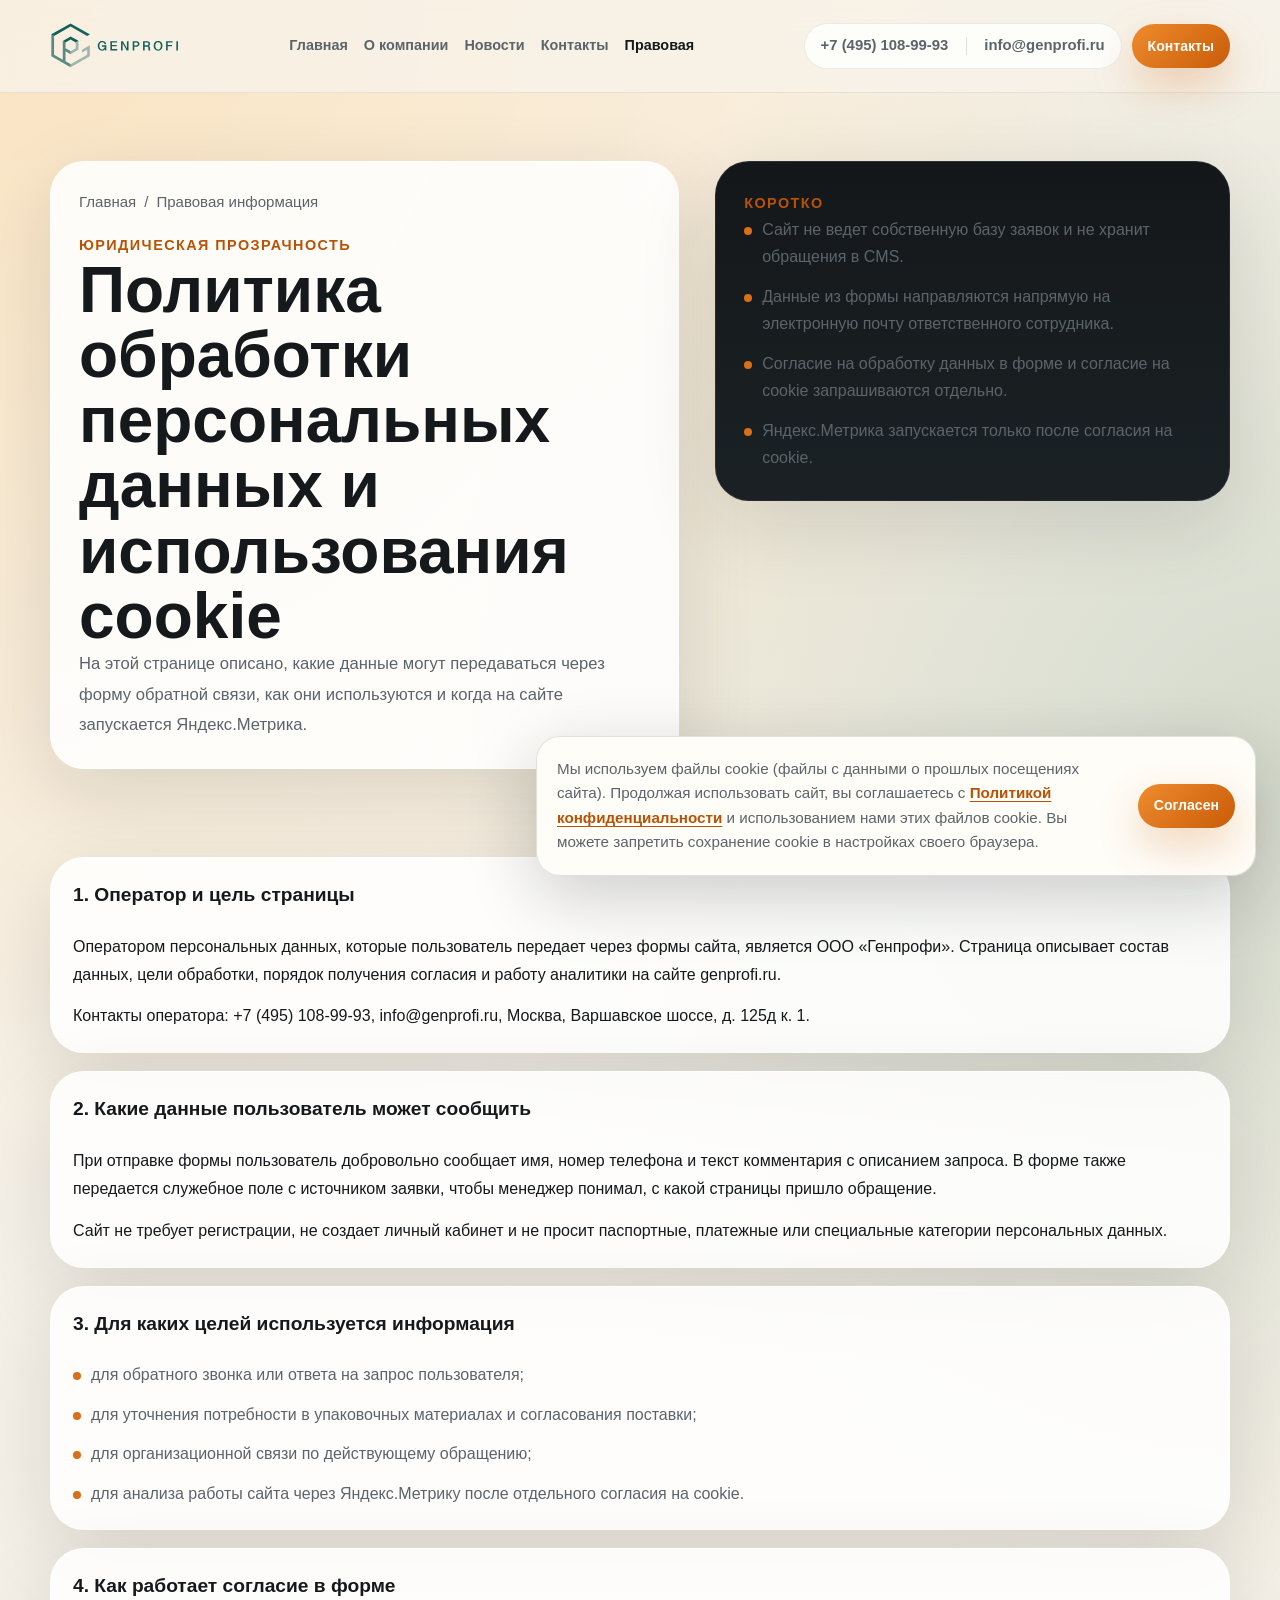
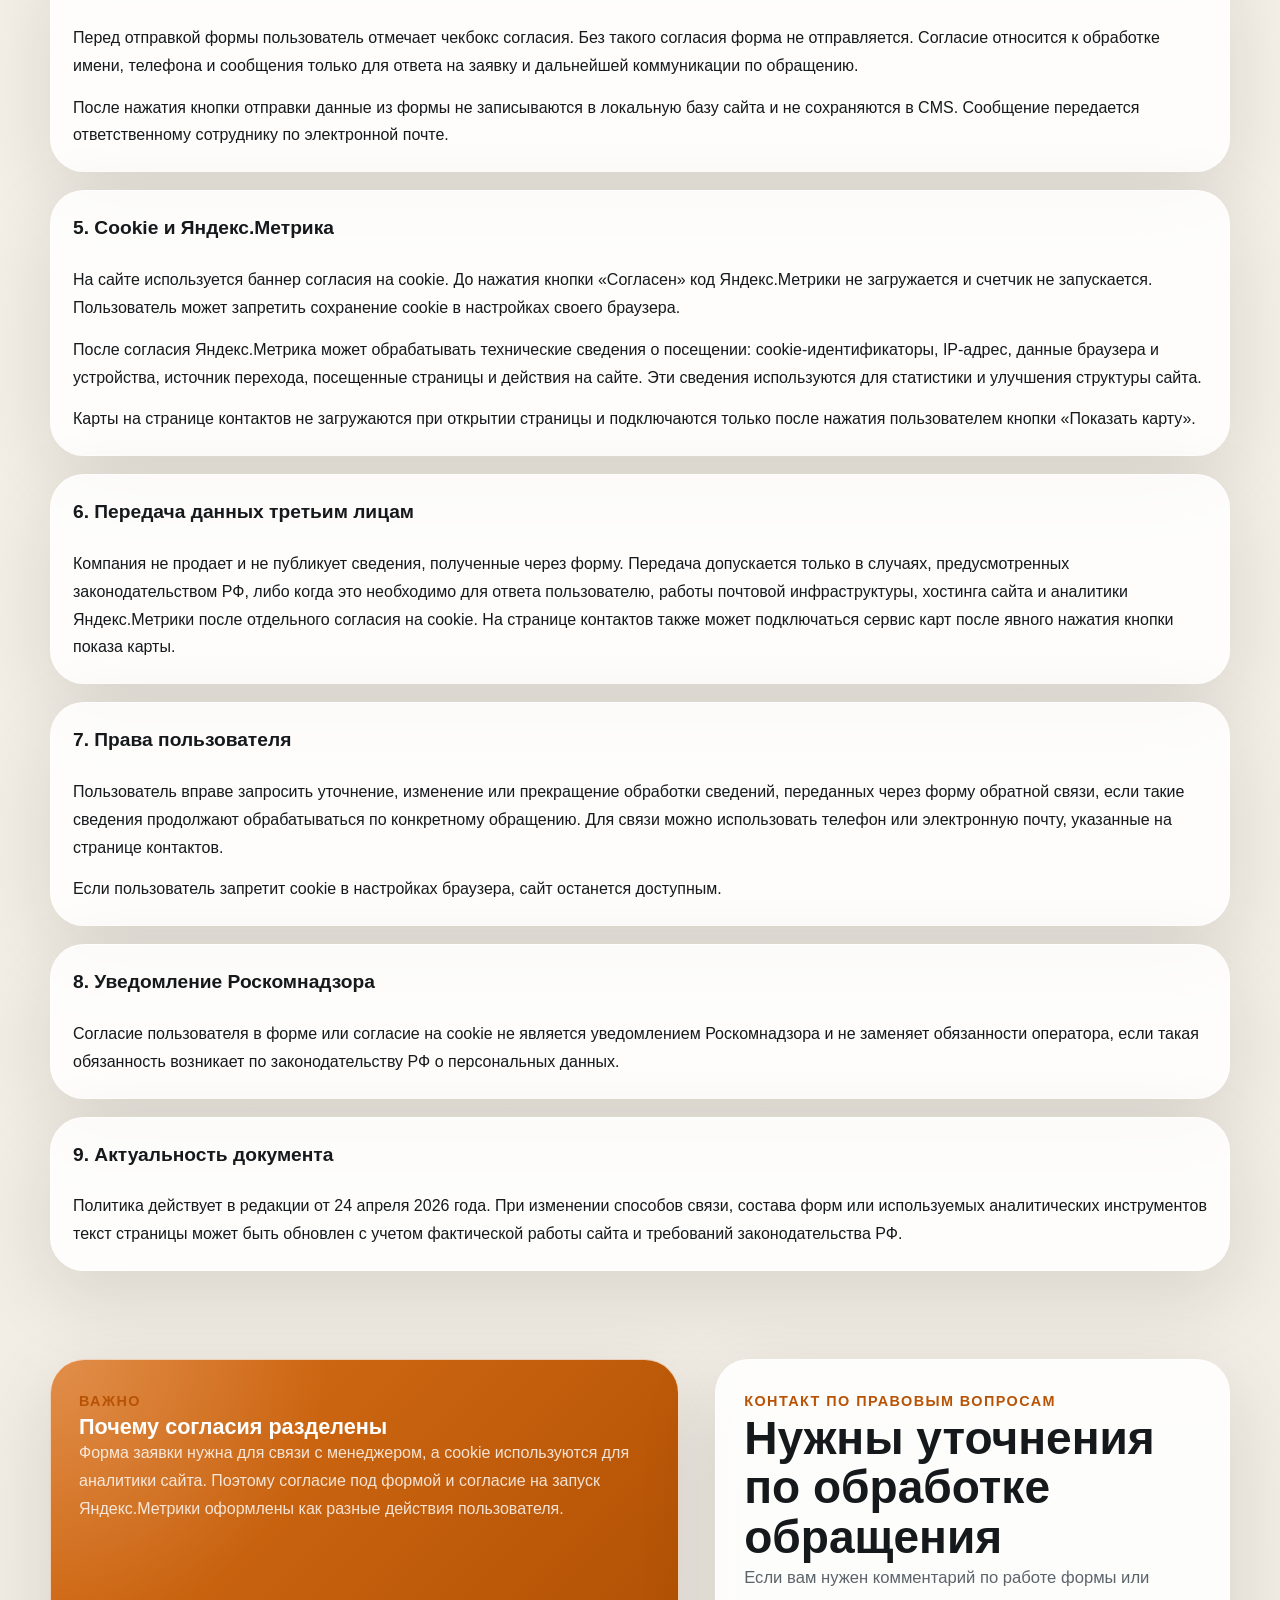
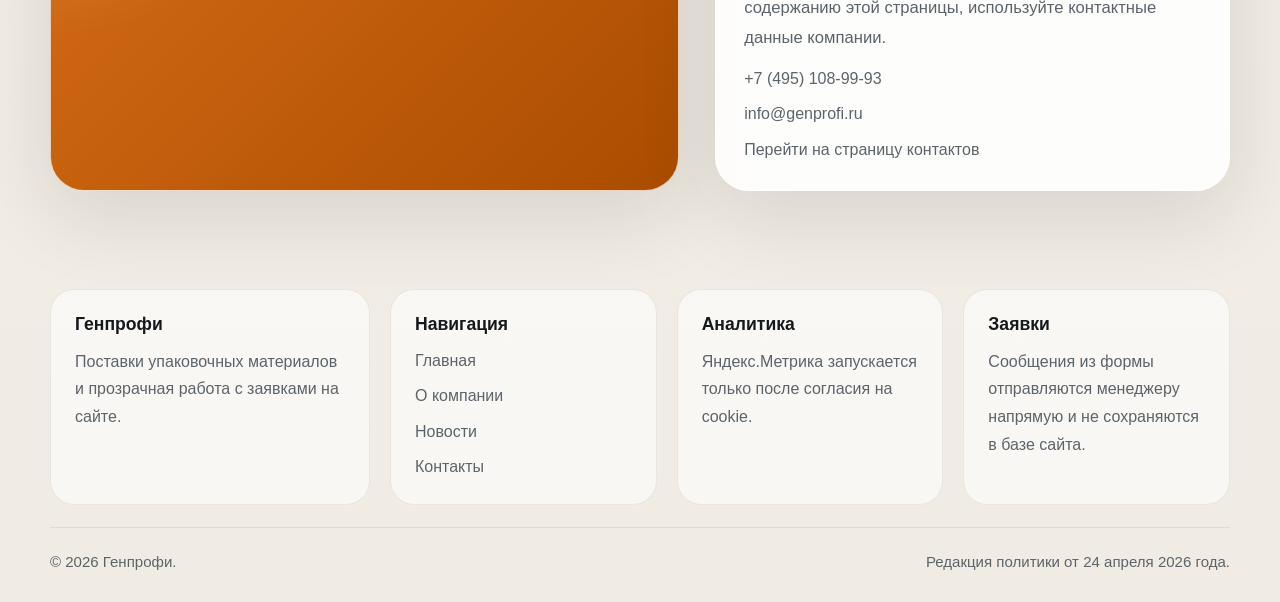
==== commit b62c4df4: "Отключил формы обратной связи Убрал в футере ссылку на соглсие Cookie" ====
--- a/agreement.html
+++ b/agreement.html
@@ -61,7 +61,7 @@
               <a href="tel:+74951089993">+7 (495) 108-99-93</a>
               <a href="mailto:info@genprofi.ru">info@genprofi.ru</a>
             </div>
-            <a class="button button--primary button--sm" href="#lead-modal" data-open-modal>Заявка</a>
+            <a class="button button--primary button--sm" href="contact.html">Контакты</a>
           </div>
         </div>
       </header>
@@ -196,7 +196,7 @@
                   указанные на странице контактов.
                 </p>
                 <p>
-                  Информацию о cookie можно снова открыть через ссылку «Cookie» в нижней части сайта.
+                  Если пользователь запретит cookie в настройках браузера, сайт останется доступным.
                 </p>
               </div>
             </article>
@@ -294,6 +294,10 @@
           <span class="section-kicker">Обратная связь</span>
           <h2 id="lead-modal-title">Связаться с компанией</h2>
           <p class="lead">Форма используется только для ответа на запрос и не сохраняется в базе сайта.</p>
+          <!-- TEMP: форма обратной связи временно отключена. Чтобы восстановить, уберите template и верните кнопки с data-open-modal. -->
+
+          <template data-disabled-feedback-form>
+
           <form class="form-panel" data-lead-form>
             <input type="hidden" name="source" value="Правовая страница" />
             <div class="form-grid">
@@ -321,6 +325,8 @@
             <button class="button button--primary" type="submit">Отправить</button>
             <div class="form-status" data-form-status></div>
           </form>
+
+          </template>
         </div>
       </div>
     </div>
--- a/css/style.css
+++ b/css/style.css
@@ -795,6 +795,102 @@
   color: var(--muted);
 }
 
+.call-card {
+  display: grid;
+  grid-template-columns: auto minmax(0, 1fr);
+  gap: 18px;
+  align-items: center;
+  padding: 22px;
+  border-radius: var(--radius-lg);
+  background: rgba(255, 255, 255, 0.82);
+  border: 1px solid rgba(21, 25, 28, 0.1);
+}
+
+.call-card__icon {
+  display: inline-flex;
+  align-items: center;
+  justify-content: center;
+  width: 62px;
+  height: 62px;
+  border-radius: 50%;
+  background: linear-gradient(135deg, #ef8b2d, #c95c08);
+  color: #fff;
+  box-shadow: 0 16px 34px rgba(201, 92, 8, 0.28);
+  animation: call-pulse 1.8s ease-in-out infinite;
+}
+
+.call-card__icon::before {
+  content: "\260E";
+  font-size: 1.75rem;
+  line-height: 1;
+  animation: call-ring 1.2s ease-in-out infinite;
+  transform-origin: 50% 55%;
+}
+
+.call-card__body {
+  display: grid;
+  gap: 8px;
+}
+
+.call-card__title {
+  display: block;
+  font-family: "Space Grotesk", sans-serif;
+  font-size: 1.25rem;
+  font-weight: 700;
+  line-height: 1.2;
+}
+
+.call-card__phone {
+  display: inline-flex;
+  width: fit-content;
+  color: var(--accent-strong);
+  font-size: 1.18rem;
+  font-weight: 800;
+}
+
+.call-card__text {
+  color: var(--muted);
+}
+
+.panel--accent .call-card {
+  background: rgba(255, 255, 255, 0.94);
+  color: var(--text);
+}
+
+@keyframes call-ring {
+  0%,
+  100% {
+    transform: rotate(0deg);
+  }
+
+  15% {
+    transform: rotate(-15deg);
+  }
+
+  30% {
+    transform: rotate(12deg);
+  }
+
+  45% {
+    transform: rotate(-9deg);
+  }
+
+  60% {
+    transform: rotate(6deg);
+  }
+}
+
+@keyframes call-pulse {
+  0%,
+  100% {
+    box-shadow: 0 16px 34px rgba(201, 92, 8, 0.28), 0 0 0 0 rgba(217, 111, 24, 0.22);
+  }
+
+  50% {
+    box-shadow: 0 16px 34px rgba(201, 92, 8, 0.28), 0 0 0 12px rgba(217, 111, 24, 0);
+  }
+}
+
 .form-panel {
   display: grid;
   gap: 16px;
@@ -942,16 +1038,6 @@
   border-top: 1px solid rgba(21, 25, 28, 0.08);
   color: var(--muted);
   font-size: 0.94rem;
-}
-
-.footer-cookie-button {
-  padding: 0;
-  color: var(--accent-strong);
-  font-weight: 700;
-}
-
-.footer-cookie-button:hover {
-  text-decoration: underline;
 }
 
 .modal {
@@ -1200,6 +1286,11 @@
     flex-direction: column;
   }
 
+  .call-card {
+    grid-template-columns: 1fr;
+    justify-items: start;
+  }
+
   .cookie-consent {
     grid-template-columns: 1fr;
     right: 10px;
